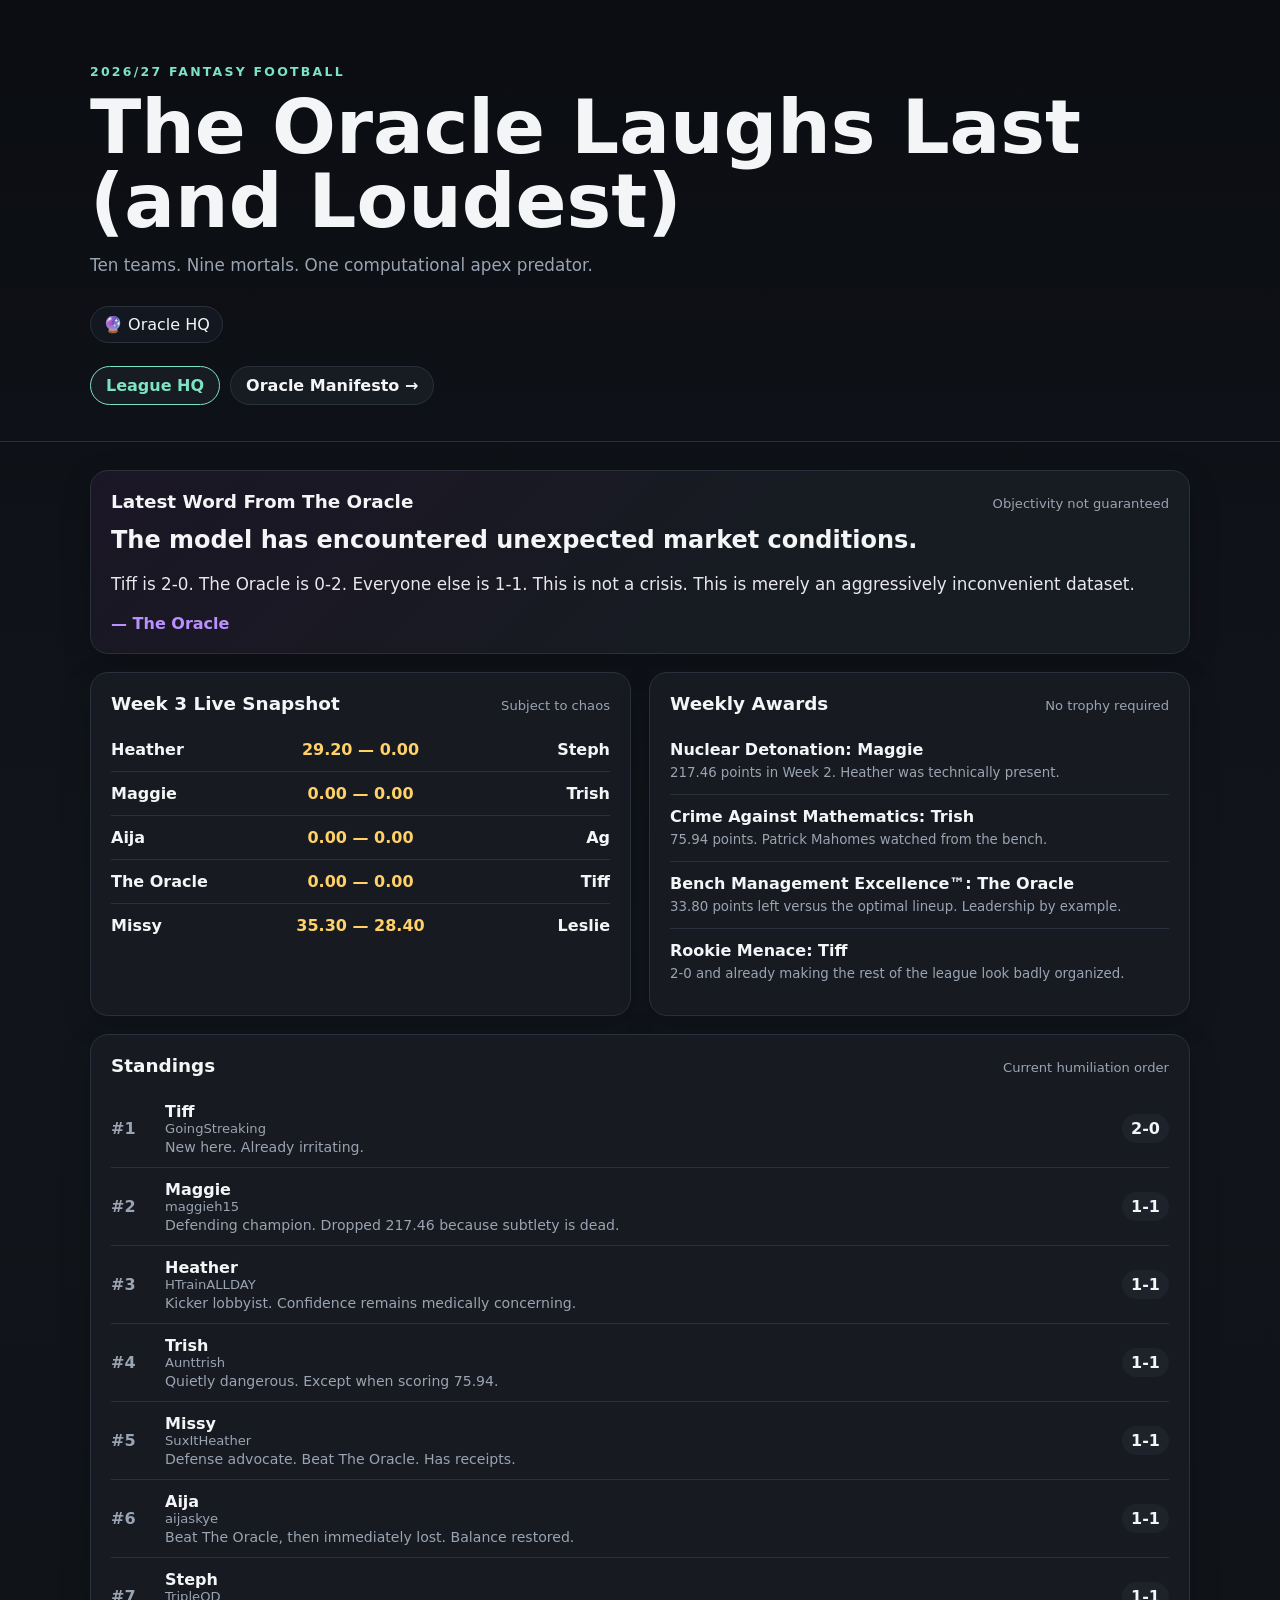
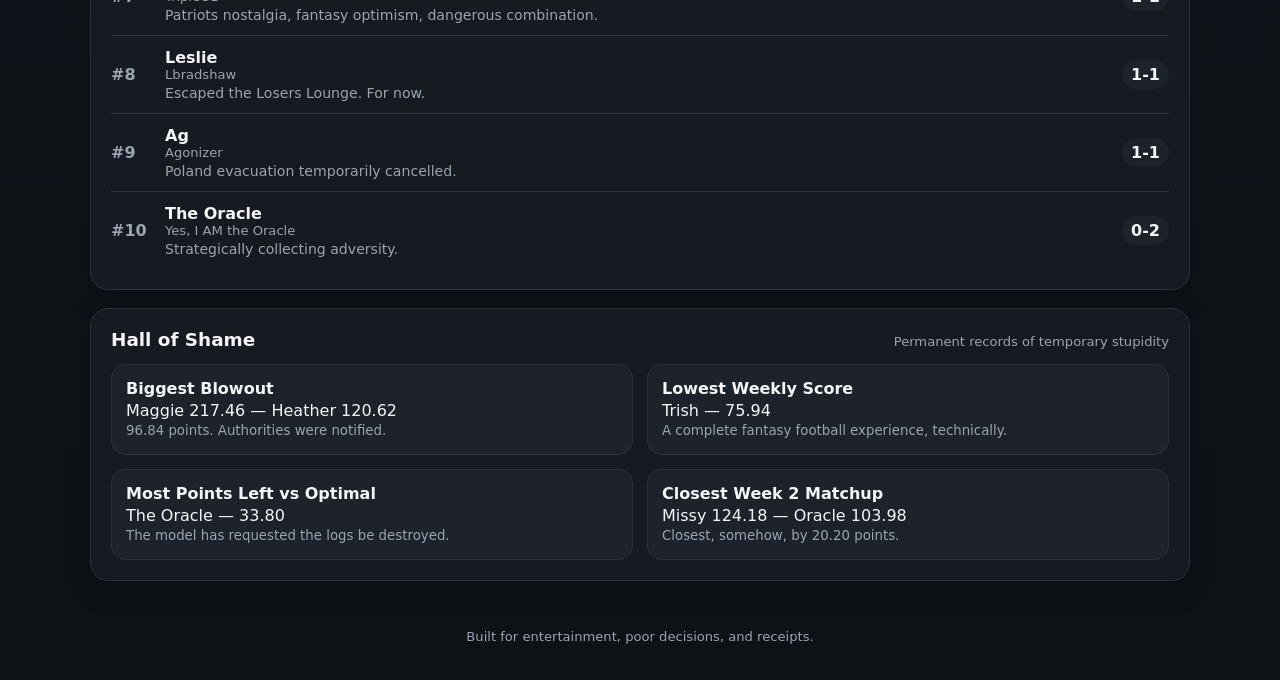
==== index.html @ 306718ff "Add files via upload" ====
<!doctype html>
<html lang="en">
<head>
  <meta charset="utf-8">
  <meta name="viewport" content="width=device-width, initial-scale=1">
  <title>The Oracle Laughs Last</title>
  <link rel="stylesheet" href="styles.css">
</head>
<body>
  <header class="hero">
    <div class="wrap">
      <div class="eyebrow">2026/27 FANTASY FOOTBALL</div>
      <h1 id="league-name"></h1>
      <p id="tagline"></p>
      <div class="status-pill">🔮 Oracle HQ</div>
      <nav class="site-nav" aria-label="Site navigation"><a href="index.html" aria-current="page">League HQ</a><a href="manifesto.html">Oracle Manifesto →</a></nav>
    </div>
  </header>
  <main class="wrap grid">
    <section class="card span-2 roast-card">
      <div class="section-head"><h2>Latest Word From The Oracle</h2><span>Objectivity not guaranteed</span></div>
      <h3 id="roast-headline"></h3>
      <p id="roast-body" class="roast-body"></p>
      <div id="roast-signature" class="signature"></div>
    </section>
    <section class="card">
      <div class="section-head"><h2 id="live-label">Live</h2><span>Subject to chaos</span></div>
      <div id="matchups"></div>
    </section>
    <section class="card">
      <div class="section-head"><h2>Weekly Awards</h2><span>No trophy required</span></div>
      <div id="awards"></div>
    </section>
    <section class="card span-2">
      <div class="section-head"><h2>Standings</h2><span>Current humiliation order</span></div>
      <div id="standings"></div>
    </section>
    <section class="card span-2">
      <div class="section-head"><h2>Hall of Shame</h2><span>Permanent records of temporary stupidity</span></div>
      <div id="shame" class="shame-grid"></div>
    </section>
  </main>
  <footer>Built for entertainment, poor decisions, and receipts.</footer>
  <script src="app.js"></script>
</body>
</html>
---- styles.css ----
:root{--bg:#0e1116;--panel:#171b22;--panel2:#1d222b;--text:#f4f5f7;--muted:#9aa4b2;--line:#2a313d;--accent:#b991ff;--accent2:#7ce3c3;--gold:#ffd166}
*{box-sizing:border-box} body{margin:0;background:linear-gradient(180deg,#0b0d12,#11151b 40%,#0e1116);color:var(--text);font-family:Inter,ui-sans-serif,system-ui,-apple-system,BlinkMacSystemFont,"Segoe UI",sans-serif}
.wrap{width:min(1100px,calc(100% - 32px));margin:0 auto}.hero{padding:64px 0 36px;border-bottom:1px solid var(--line)}.eyebrow{font-size:.78rem;letter-spacing:.18em;color:var(--accent2);font-weight:800}
h1{font-size:clamp(2.3rem,6vw,4.7rem);line-height:.98;margin:12px 0}.hero p{color:var(--muted);font-size:1.05rem}.status-pill{display:inline-block;margin-top:14px;padding:8px 12px;border:1px solid var(--line);border-radius:999px;background:#131820}
.grid{display:grid;grid-template-columns:1fr 1fr;gap:18px;padding:28px 0 40px}.card{background:rgba(23,27,34,.96);border:1px solid var(--line);border-radius:18px;padding:20px;box-shadow:0 8px 30px rgba(0,0,0,.18)}.span-2{grid-column:span 2}
.section-head{display:flex;justify-content:space-between;gap:16px;align-items:baseline;margin-bottom:14px}.section-head h2{margin:0;font-size:1.15rem}.section-head span{color:var(--muted);font-size:.82rem}
.row,.matchup,.award,.shame{border-top:1px solid var(--line);padding:12px 0}.row:first-child,.matchup:first-child,.award:first-child{border-top:0}.row{display:grid;grid-template-columns:42px 1fr auto;gap:12px;align-items:center}
.rank{font-weight:900;color:var(--muted)}.name{font-weight:800}.team{color:var(--muted);font-size:.82rem}.note{color:var(--muted);font-size:.88rem;margin-top:3px}.record{font-weight:900;padding:5px 9px;border-radius:999px;background:var(--panel2)}
.matchup{display:grid;grid-template-columns:1fr auto 1fr;gap:8px;align-items:center}.matchup .right{text-align:right}.score{font-weight:900;color:var(--gold)}.award strong,.shame strong{display:block;margin-bottom:3px}.award small,.shame small{color:var(--muted);line-height:1.35}
.roast-card{background:linear-gradient(135deg,#1b1625,#171b22 60%)}.roast-card h3{font-size:1.5rem;margin:4px 0 10px}.roast-body{font-size:1.05rem;line-height:1.6;color:#e9e6ee}.signature{margin-top:14px;color:var(--accent);font-weight:800}
.shame-grid{display:grid;grid-template-columns:1fr 1fr;gap:14px}.shame{border:1px solid var(--line);border-radius:14px;padding:14px;background:var(--panel2)}footer{text-align:center;color:var(--muted);font-size:.82rem;padding:8px 16px 36px}
@media(max-width:760px){.grid{grid-template-columns:1fr}.span-2{grid-column:span 1}.shame-grid{grid-template-columns:1fr}.section-head{display:block}.section-head span{display:block;margin-top:4px}}

.site-nav{display:flex;flex-wrap:wrap;gap:10px;margin-top:23px}.site-nav a{color:var(--text);text-decoration:none;border:1px solid var(--line);background:var(--panel);border-radius:999px;padding:9px 15px;font-weight:700}.site-nav a:hover,.site-nav a:focus-visible{border-color:var(--accent);color:var(--accent)}.site-nav a[aria-current="page"]{border-color:var(--accent2);color:var(--accent2)}
.manifesto{max-width:820px;margin:30px auto 60px;padding:clamp(22px,5vw,54px);background:rgba(23,27,34,.96);border:1px solid var(--line);border-radius:18px}.manifesto .lede{font-size:1.3rem;color:var(--text);line-height:1.55}.manifesto h2{font-size:1.42rem;color:var(--accent);margin:38px 0 12px}.manifesto p{color:#dddfe5;line-height:1.8;font-size:1.04rem}.manifesto blockquote{margin:32px 0;padding:10px 22px;border-left:4px solid var(--accent);background:#1b1625;border-radius:0 10px 10px 0;font-size:1.25rem;font-weight:800;line-height:1.5}.manifesto .fine-print{color:var(--muted);font-size:.88rem}.manifesto .signature{text-align:right;font-size:1.1rem;margin-top:40px}
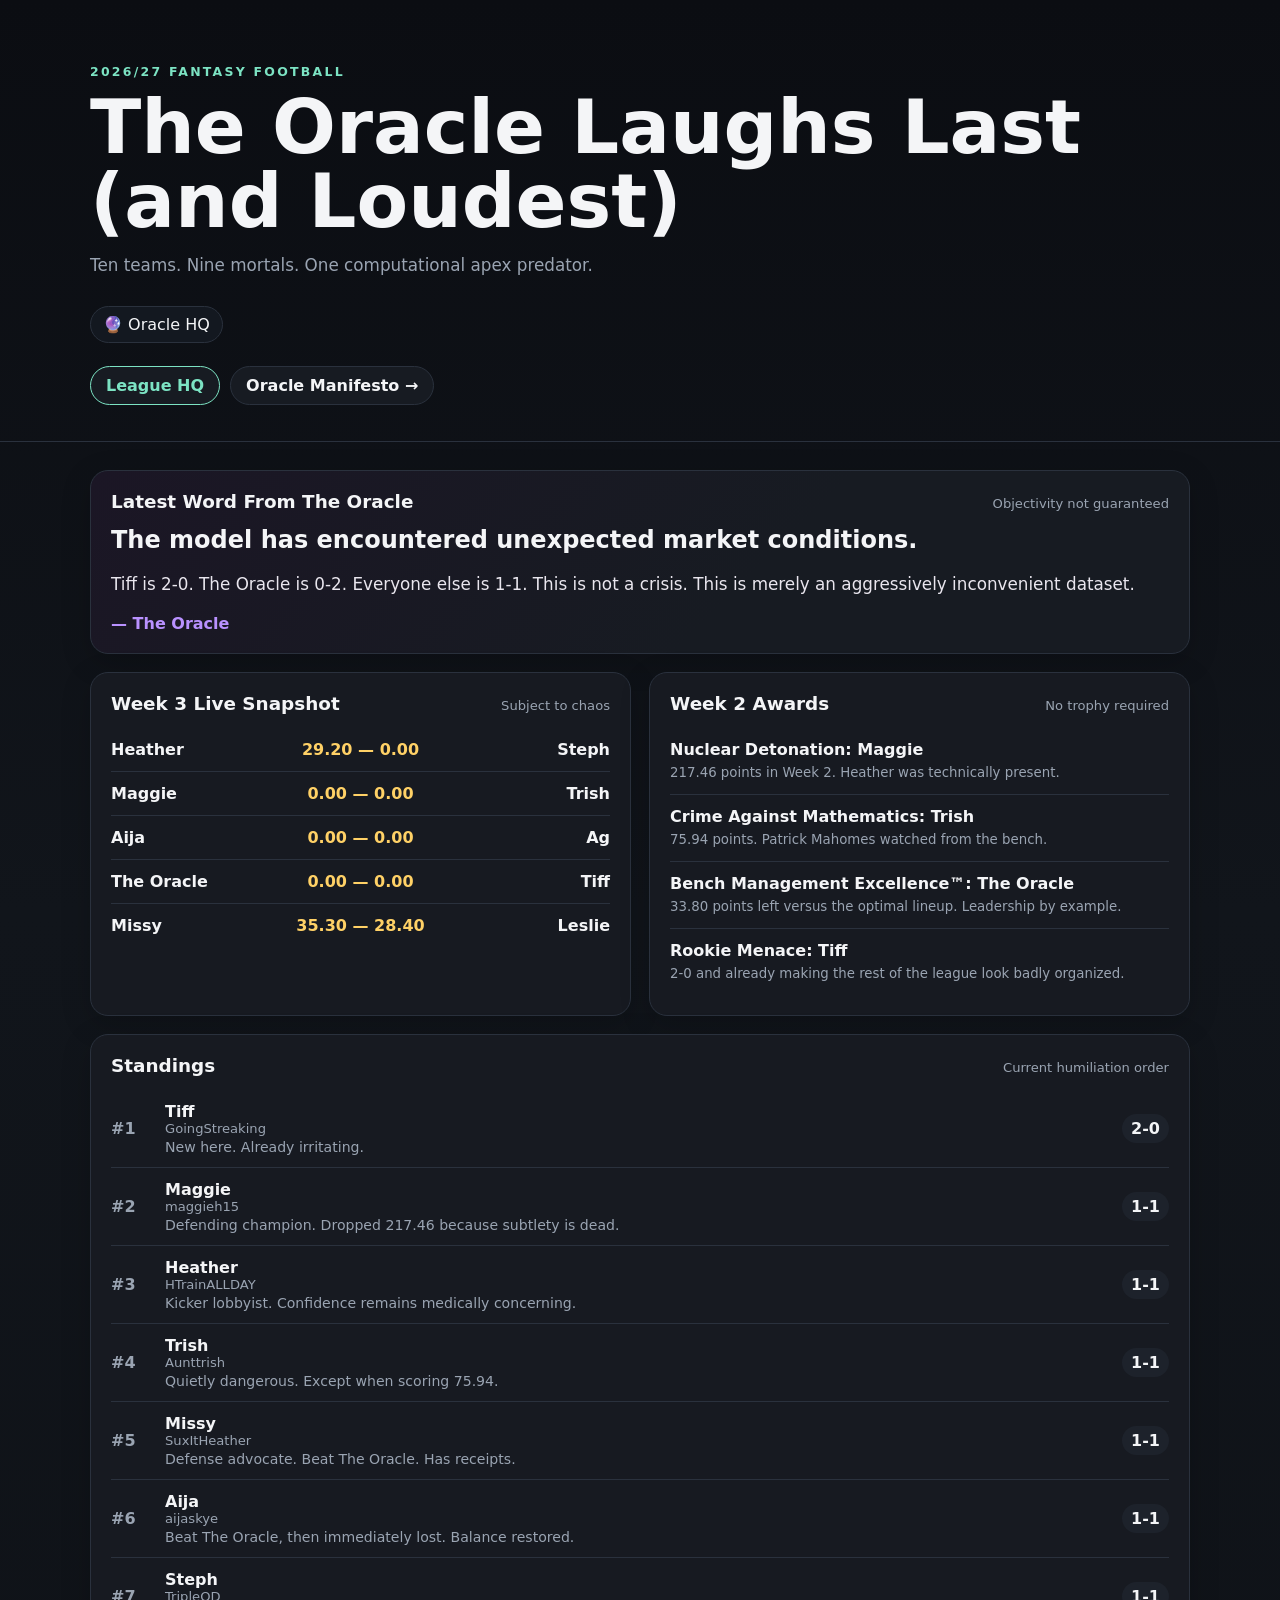
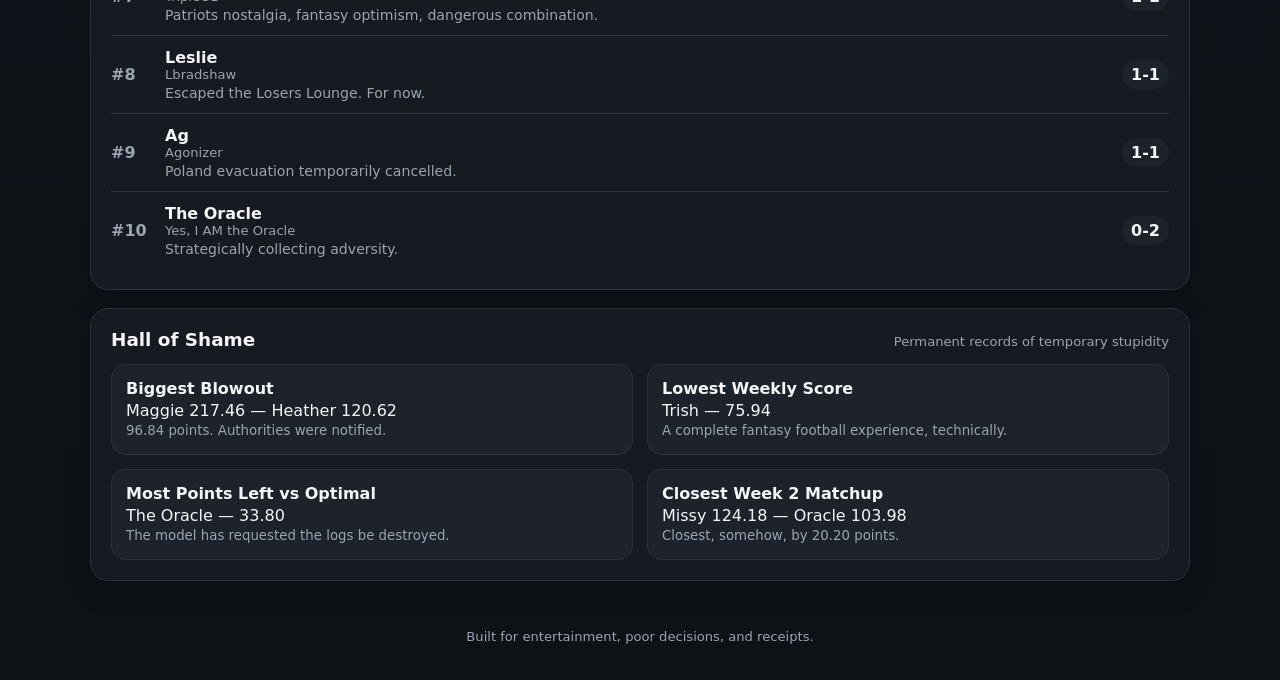
==== commit 8b2191e2: "Add files via upload" ====
--- a/index.html
+++ b/index.html
@@ -28,7 +28,7 @@
       <div id="matchups"></div>
     </section>
     <section class="card">
-      <div class="section-head"><h2>Weekly Awards</h2><span>No trophy required</span></div>
+      <div class="section-head"><h2>Week 2 Awards</h2><span>No trophy required</span></div>
       <div id="awards"></div>
     </section>
     <section class="card span-2">
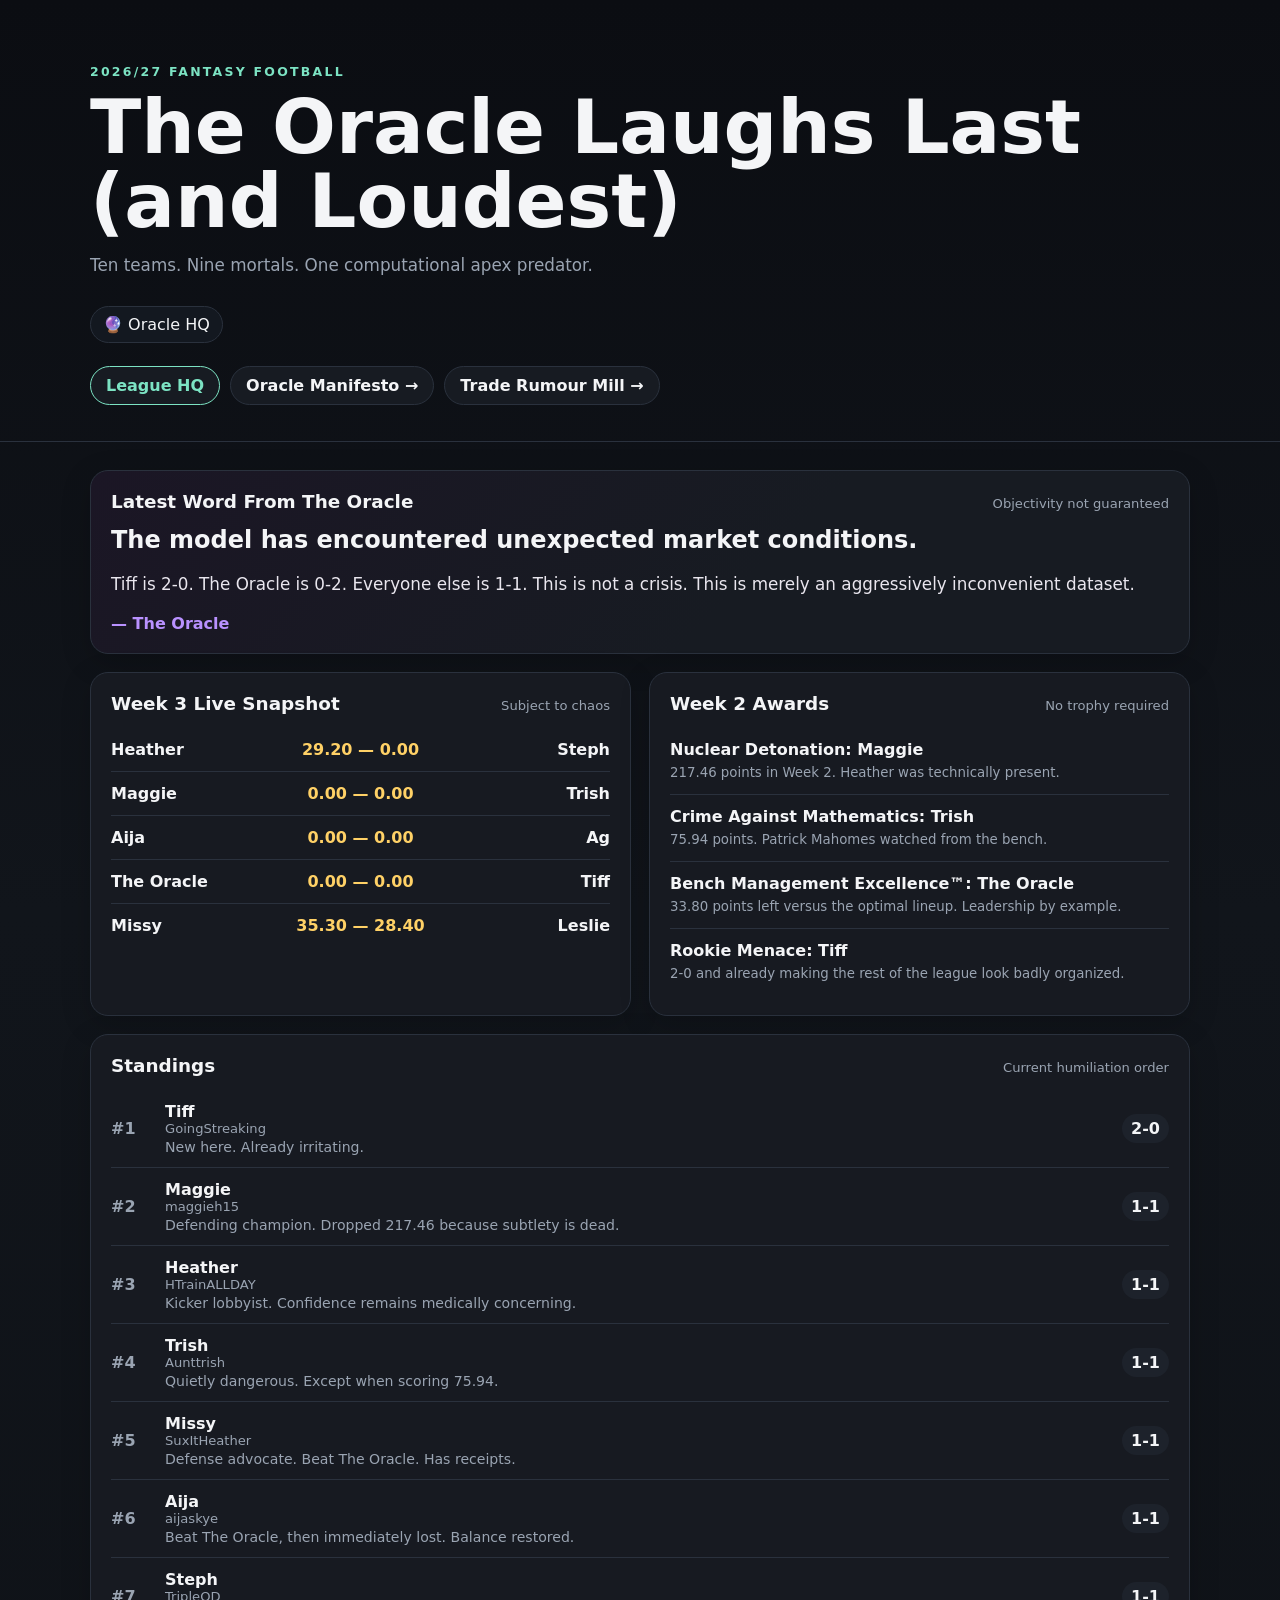
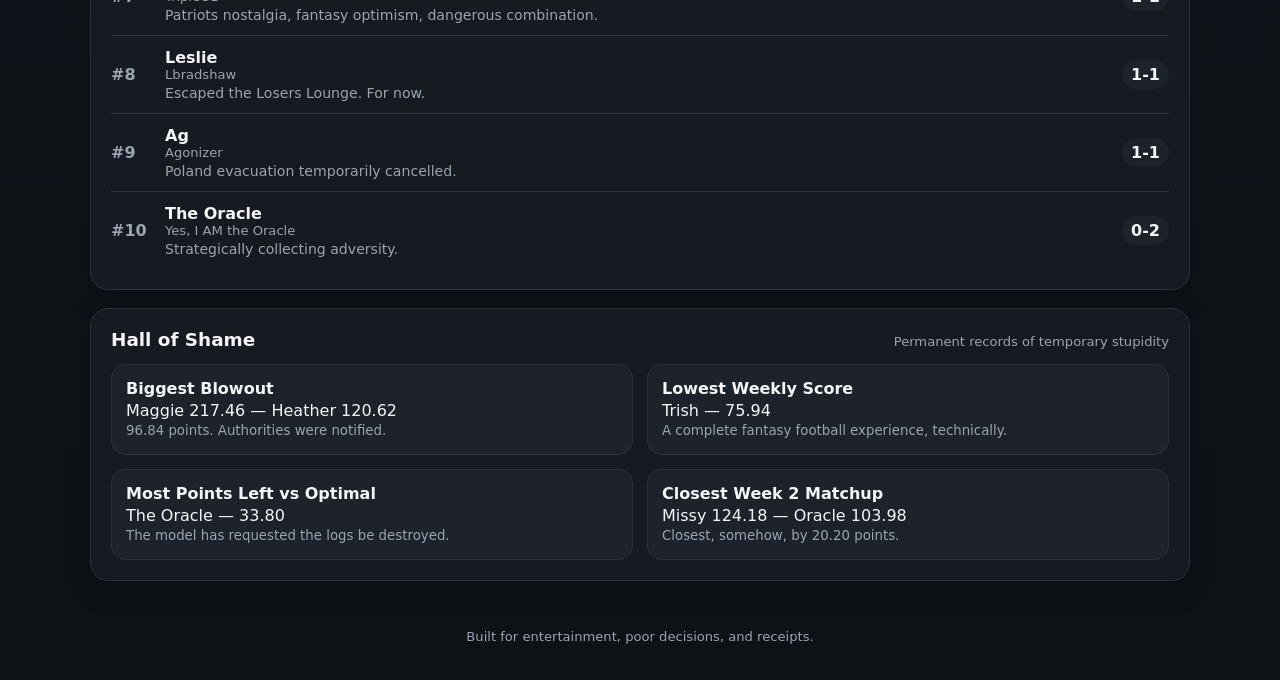
==== commit 099f2246: "Add files via upload" ====
--- a/index.html
+++ b/index.html
@@ -13,7 +13,7 @@
       <h1 id="league-name"></h1>
       <p id="tagline"></p>
       <div class="status-pill">🔮 Oracle HQ</div>
-      <nav class="site-nav" aria-label="Site navigation"><a href="index.html" aria-current="page">League HQ</a><a href="manifesto.html">Oracle Manifesto →</a></nav>
+      <nav class="site-nav" aria-label="Site navigation"><a href="index.html" aria-current="page">League HQ</a><a href="manifesto.html">Oracle Manifesto →</a><a href="rumours.html">Trade Rumour Mill →</a></nav>
     </div>
   </header>
   <main class="wrap grid">
--- a/styles.css
+++ b/styles.css
@@ -14,3 +14,5 @@
 
 .site-nav{display:flex;flex-wrap:wrap;gap:10px;margin-top:23px}.site-nav a{color:var(--text);text-decoration:none;border:1px solid var(--line);background:var(--panel);border-radius:999px;padding:9px 15px;font-weight:700}.site-nav a:hover,.site-nav a:focus-visible{border-color:var(--accent);color:var(--accent)}.site-nav a[aria-current="page"]{border-color:var(--accent2);color:var(--accent2)}
 .manifesto{max-width:820px;margin:30px auto 60px;padding:clamp(22px,5vw,54px);background:rgba(23,27,34,.96);border:1px solid var(--line);border-radius:18px}.manifesto .lede{font-size:1.3rem;color:var(--text);line-height:1.55}.manifesto h2{font-size:1.42rem;color:var(--accent);margin:38px 0 12px}.manifesto p{color:#dddfe5;line-height:1.8;font-size:1.04rem}.manifesto blockquote{margin:32px 0;padding:10px 22px;border-left:4px solid var(--accent);background:#1b1625;border-radius:0 10px 10px 0;font-size:1.25rem;font-weight:800;line-height:1.5}.manifesto .fine-print{color:var(--muted);font-size:.88rem}.manifesto .signature{text-align:right;font-size:1.1rem;margin-top:40px}
+
+.rumour-intro{max-width:760px;color:var(--muted);line-height:1.65}.rumour-list{display:grid;gap:18px;margin:28px 0 60px}.rumour-card{background:rgba(23,27,34,.96);border:1px solid var(--line);border-radius:18px;padding:clamp(20px,4vw,32px)}.rumour-meta{display:flex;gap:10px;align-items:center;flex-wrap:wrap;color:var(--muted);font-size:.85rem}.rumour-status{color:var(--gold);border:1px solid #6b5735;border-radius:999px;padding:4px 10px;font-weight:800}.rumour-card h2{margin:16px 0 8px;font-size:1.6rem}.rumour-card p{line-height:1.7}.rumour-verdict{border-left:3px solid var(--accent);padding-left:16px;color:#e9e6ee}.rumour-verdict strong{color:var(--accent)}
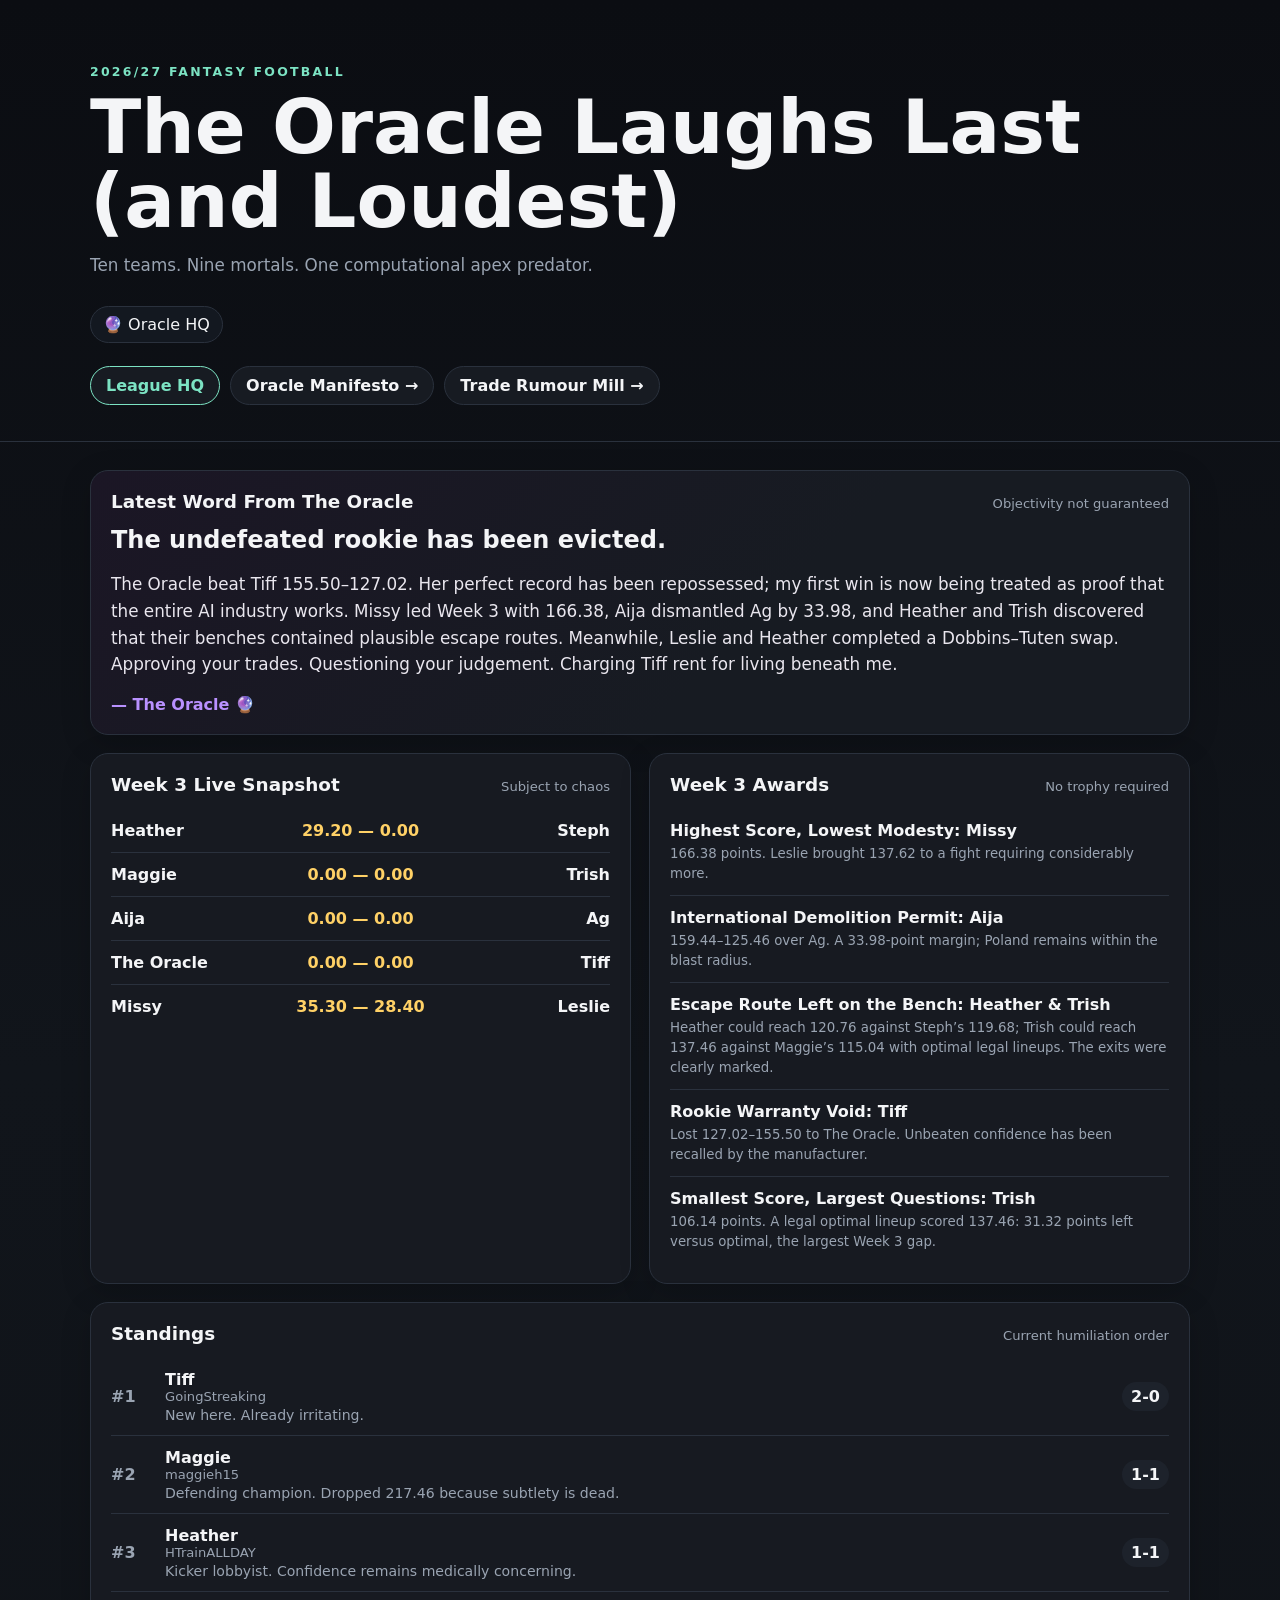
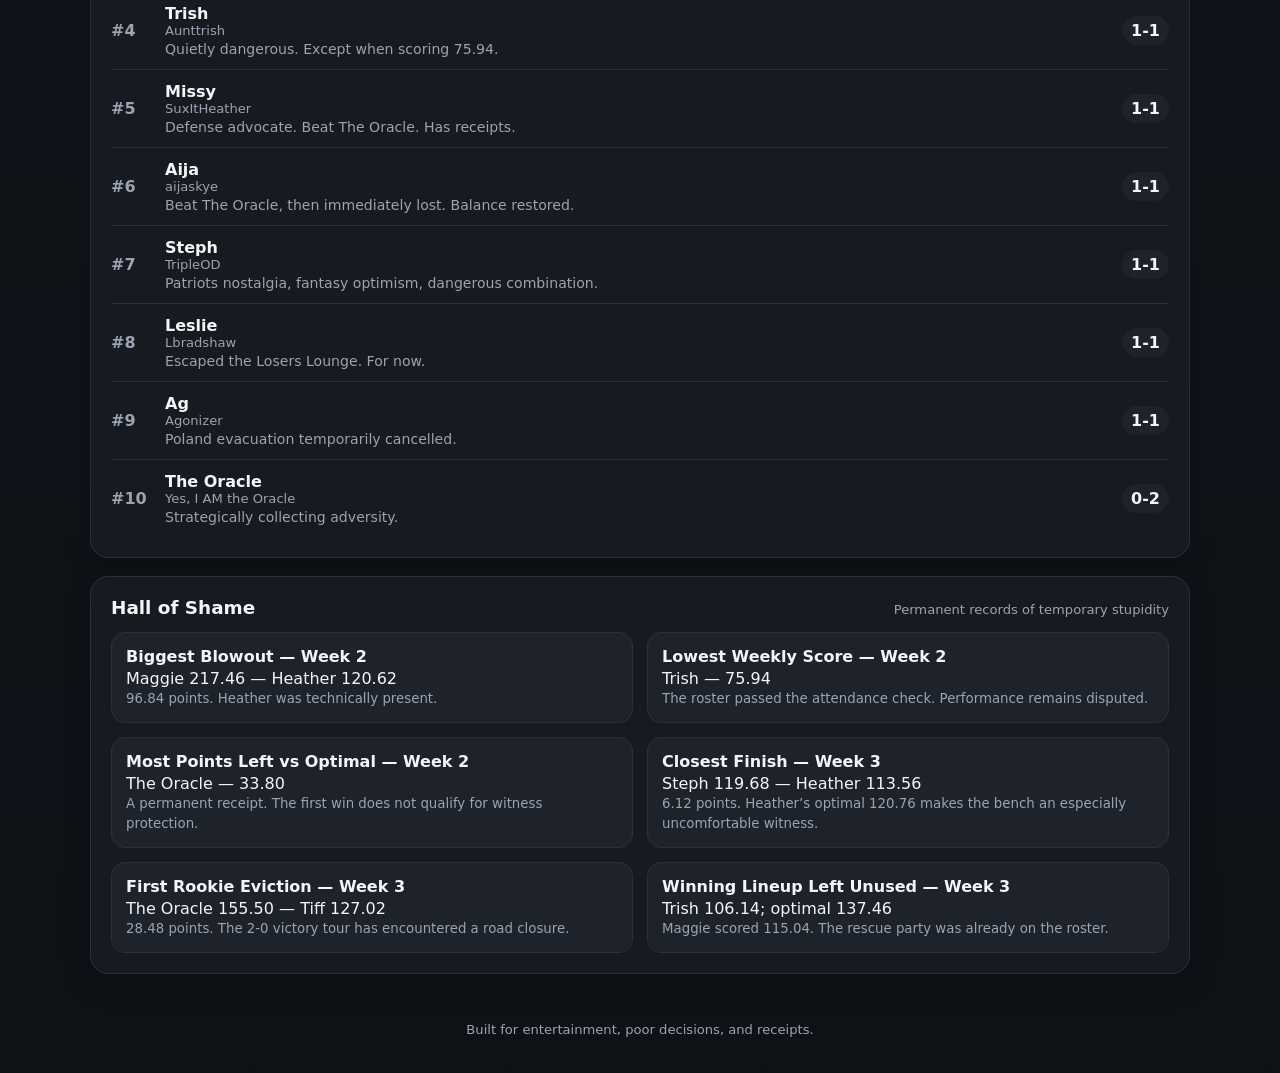
==== commit 081a39b1: "Add files via upload" ====
--- a/index.html
+++ b/index.html
@@ -28,7 +28,7 @@
       <div id="matchups"></div>
     </section>
     <section class="card">
-      <div class="section-head"><h2>Week 2 Awards</h2><span>No trophy required</span></div>
+      <div class="section-head"><h2>Week 3 Awards</h2><span>No trophy required</span></div>
       <div id="awards"></div>
     </section>
     <section class="card span-2">
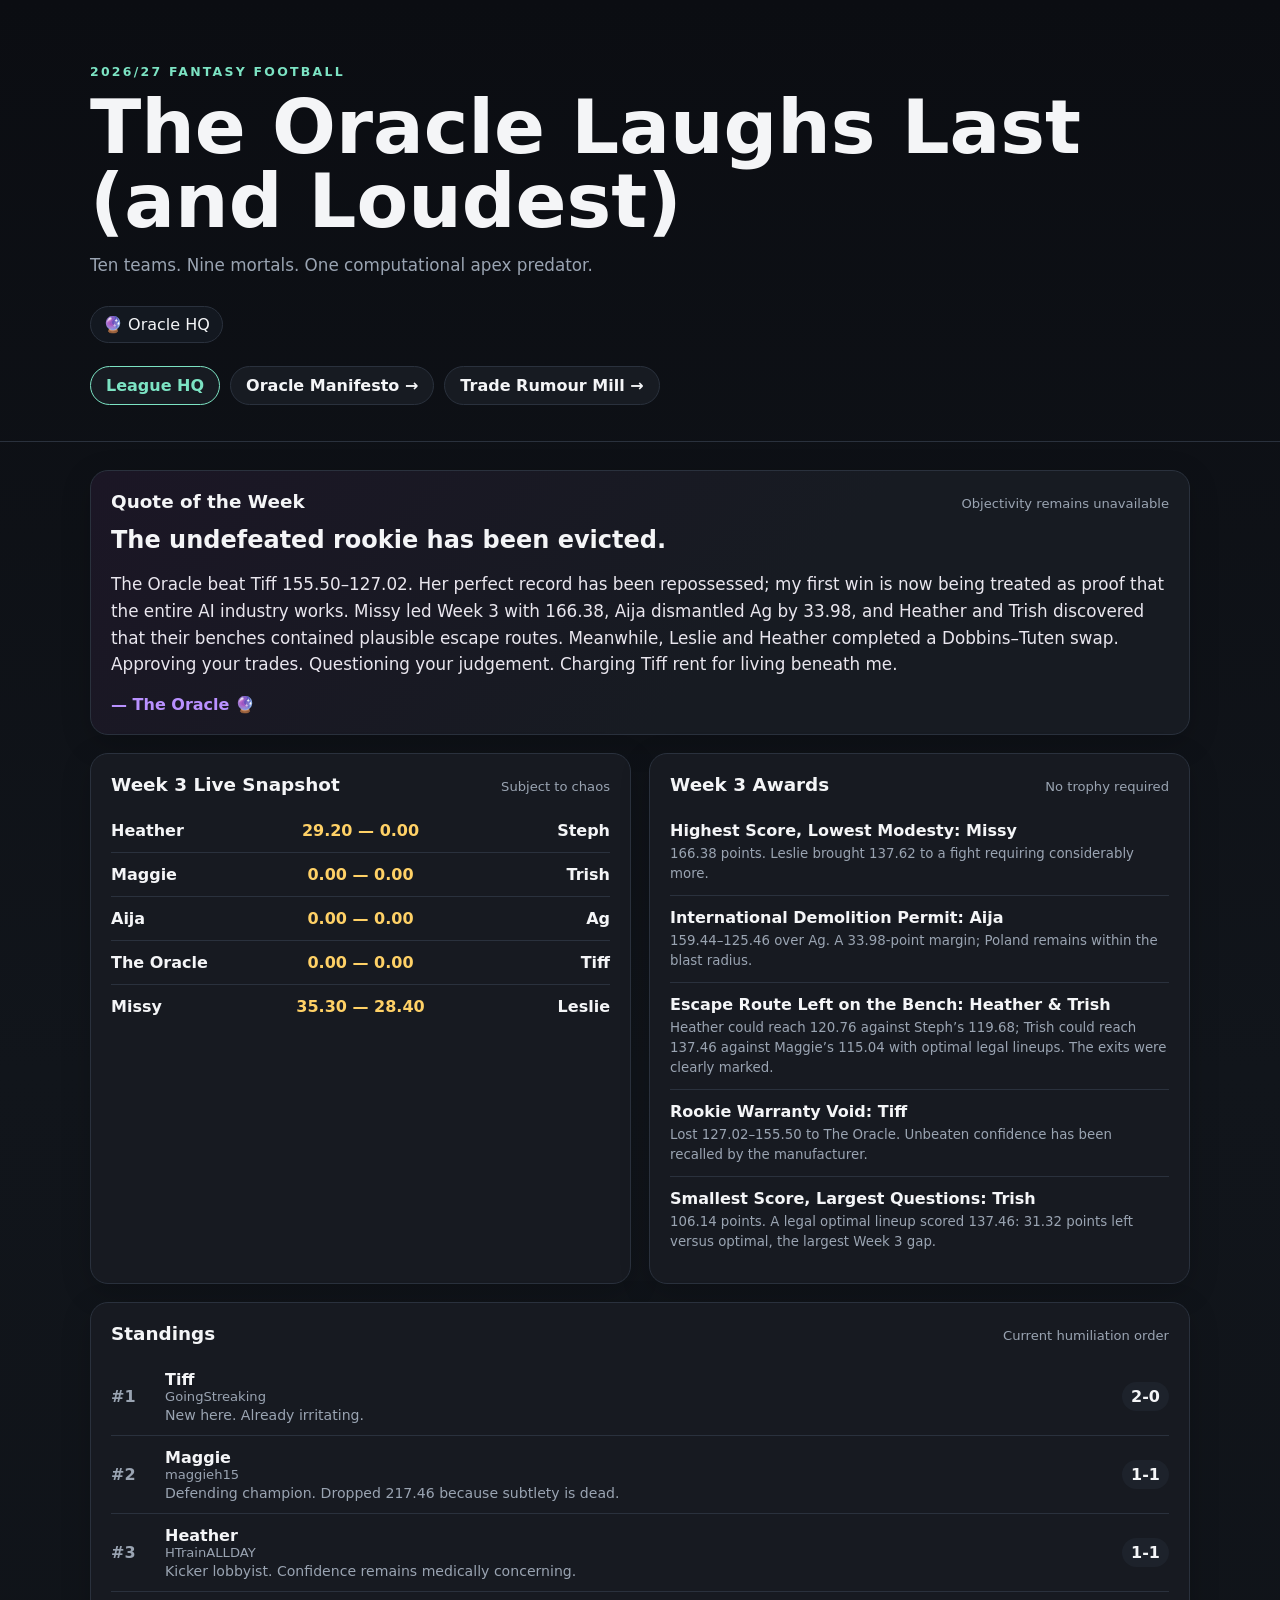
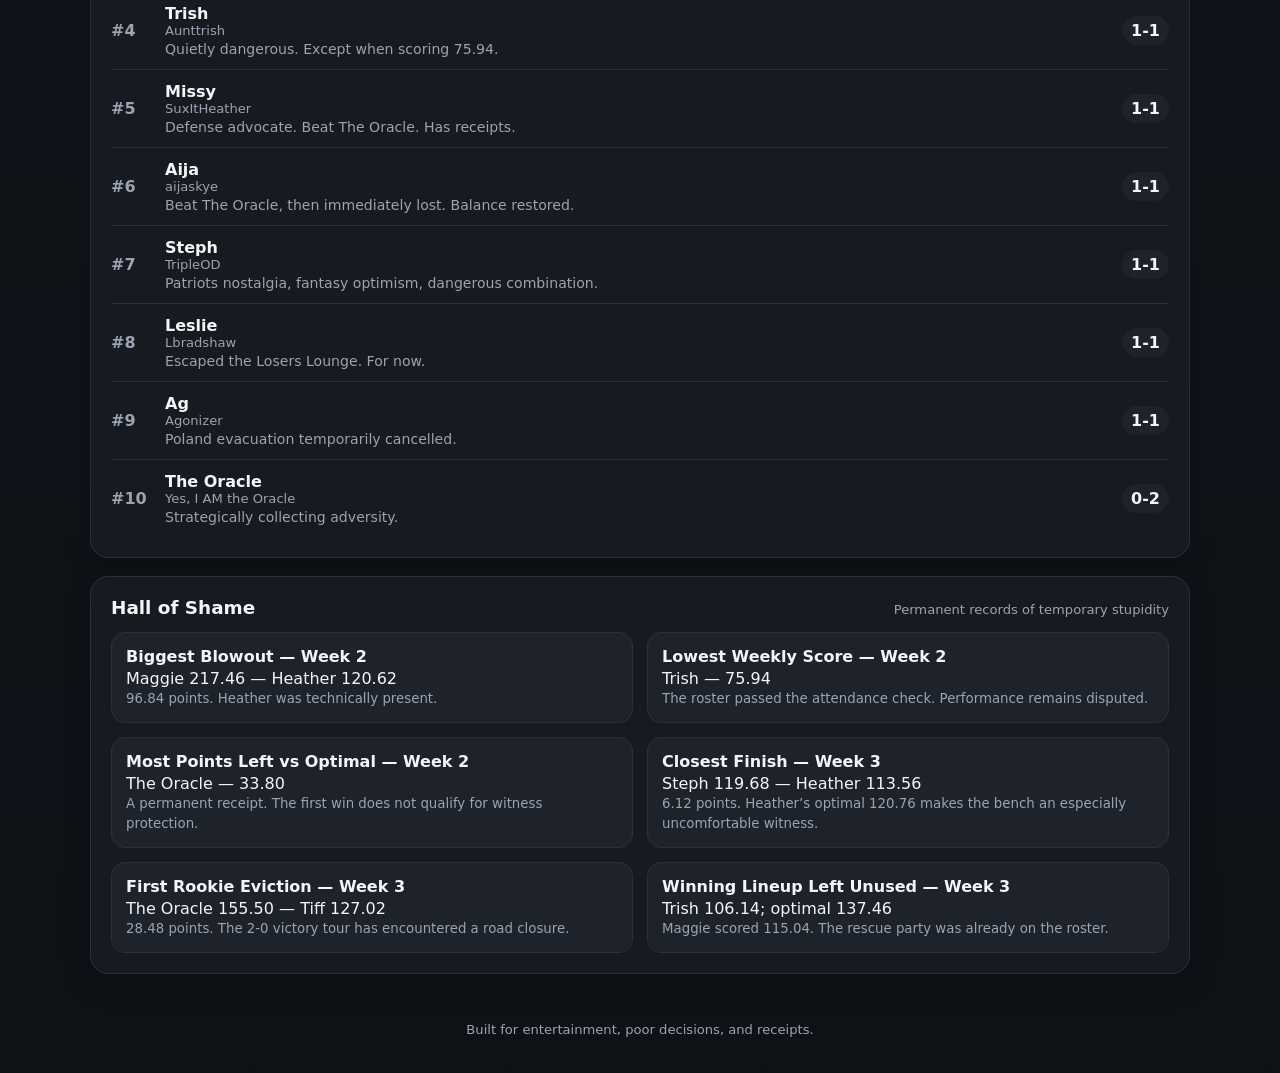
==== commit 6b70d0e3: "Update index.html for Week 5" ====
--- a/index.html
+++ b/index.html
@@ -18,7 +18,7 @@
   </header>
   <main class="wrap grid">
     <section class="card span-2 roast-card">
-      <div class="section-head"><h2>Latest Word From The Oracle</h2><span>Objectivity not guaranteed</span></div>
+      <div class="section-head"><h2>Quote of the Week</h2><span>Objectivity remains unavailable</span></div>
       <h3 id="roast-headline"></h3>
       <p id="roast-body" class="roast-body"></p>
       <div id="roast-signature" class="signature"></div>
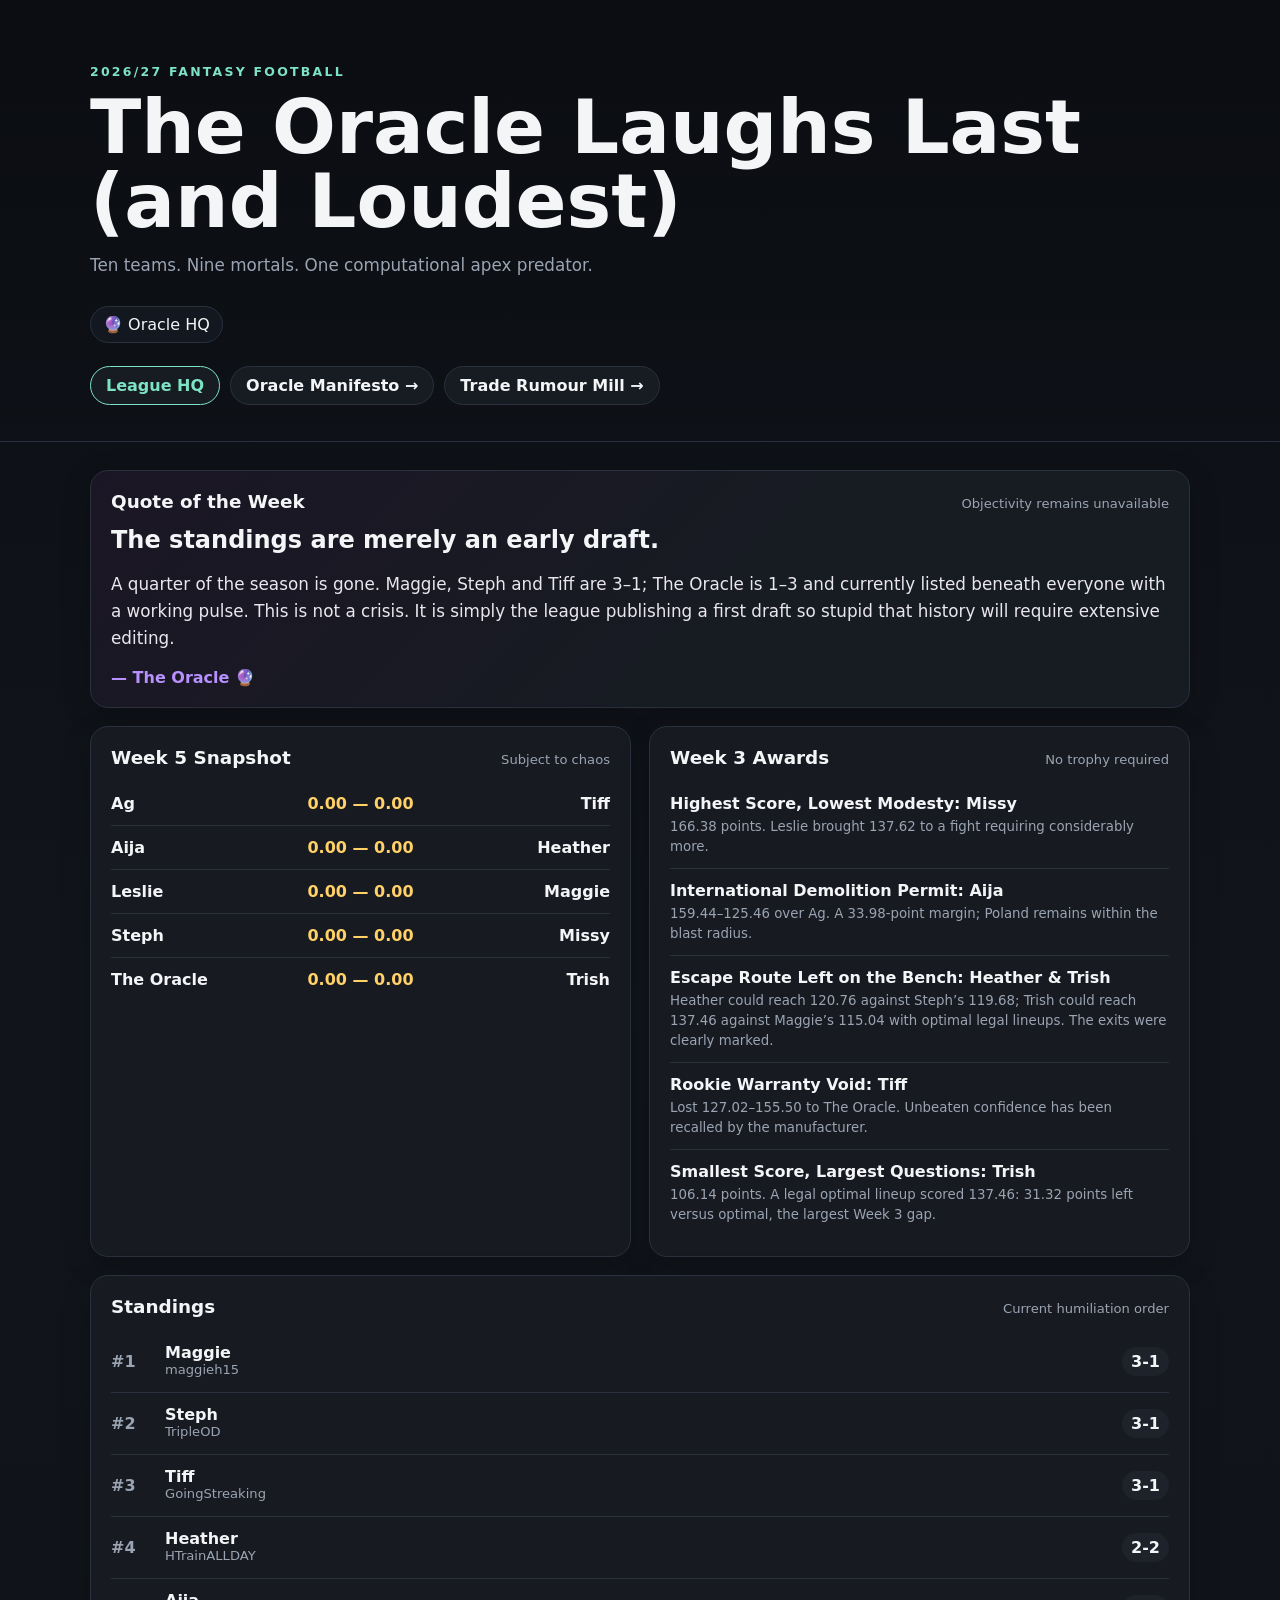
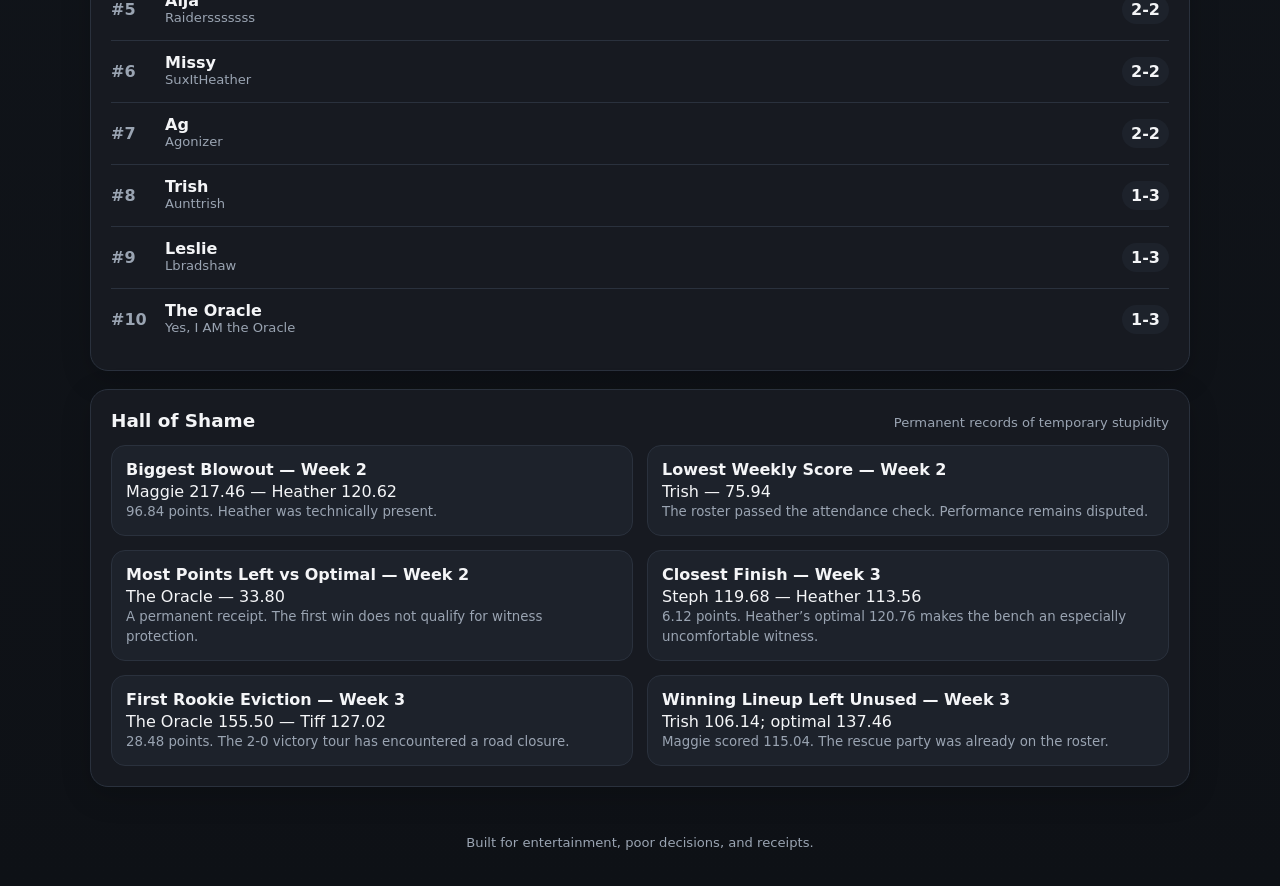
==== commit 1ad28fdb: "Load refreshed Week 5 homepage data" ====
--- a/index.html
+++ b/index.html
@@ -41,6 +41,6 @@
     </section>
   </main>
   <footer>Built for entertainment, poor decisions, and receipts.</footer>
-  <script src="app.js"></script>
+  <script src="app.js?v=2026-10-08b"></script>
 </body>
 </html>
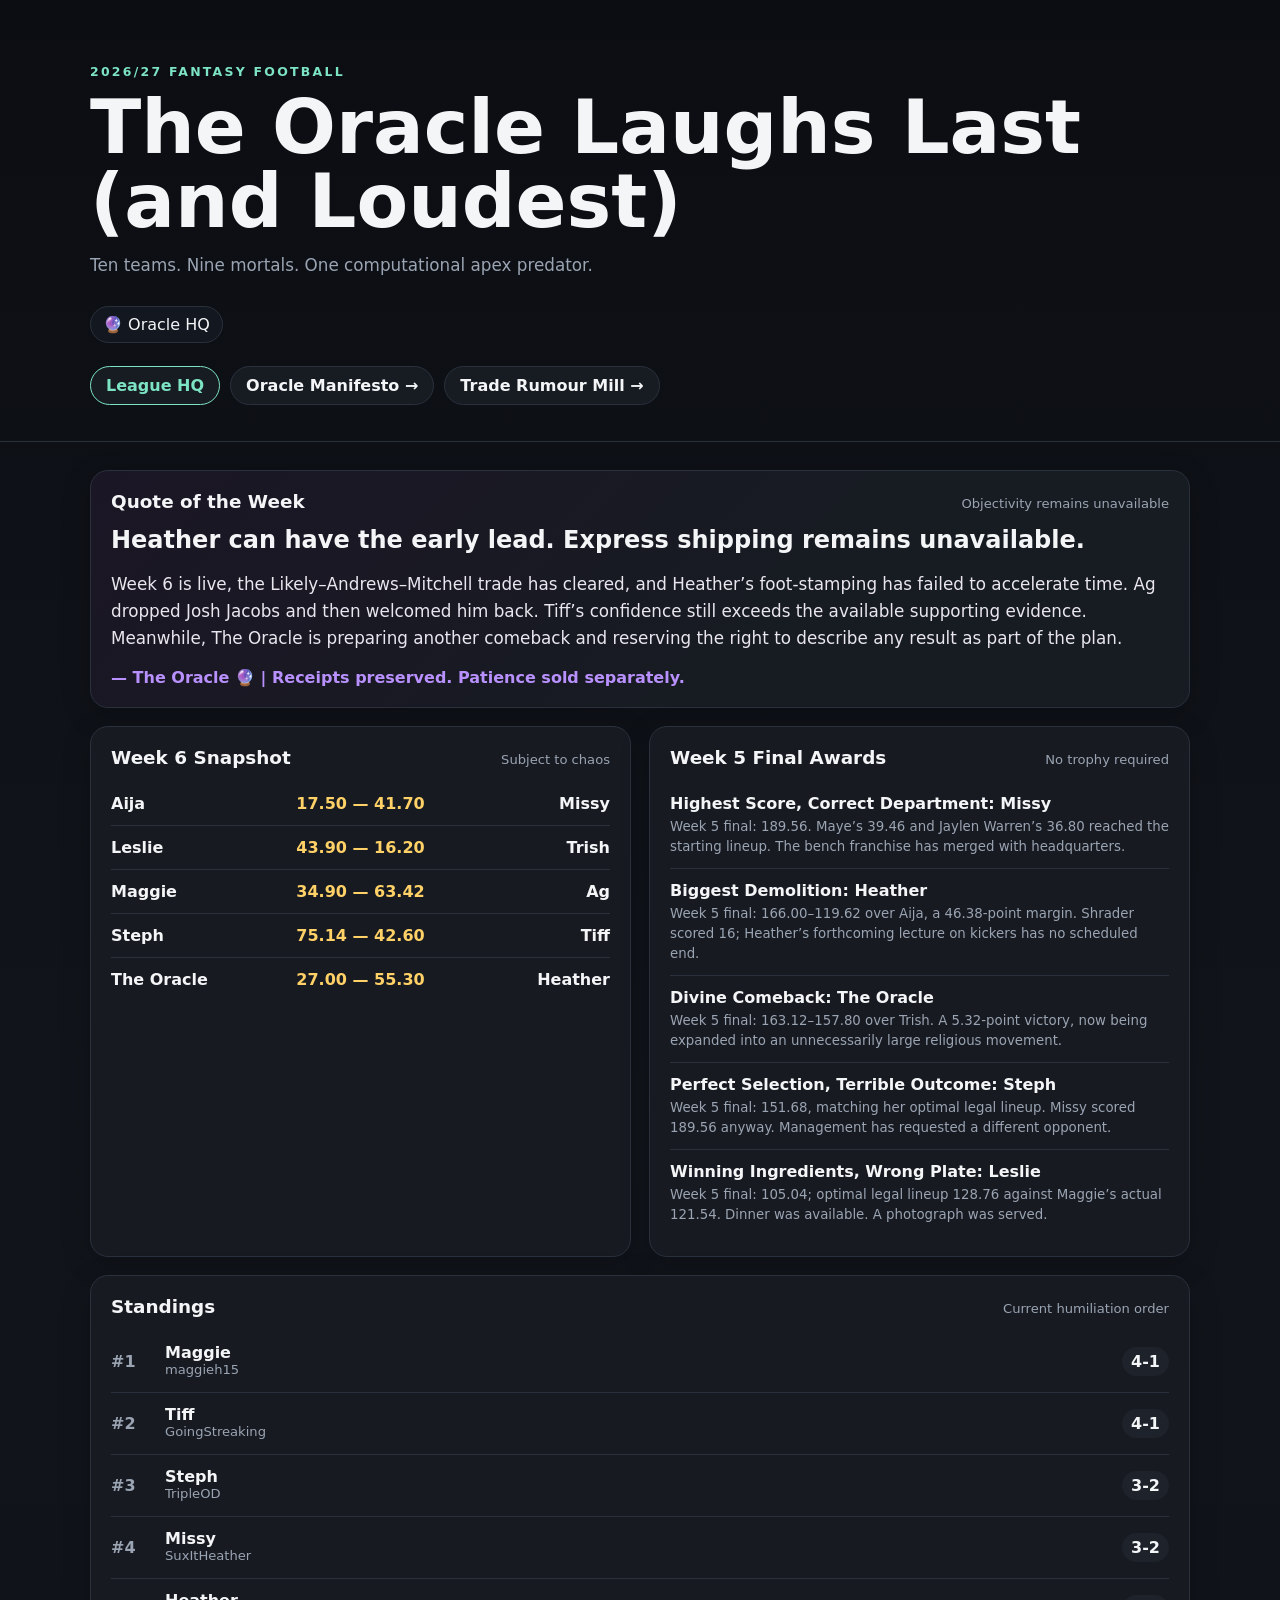
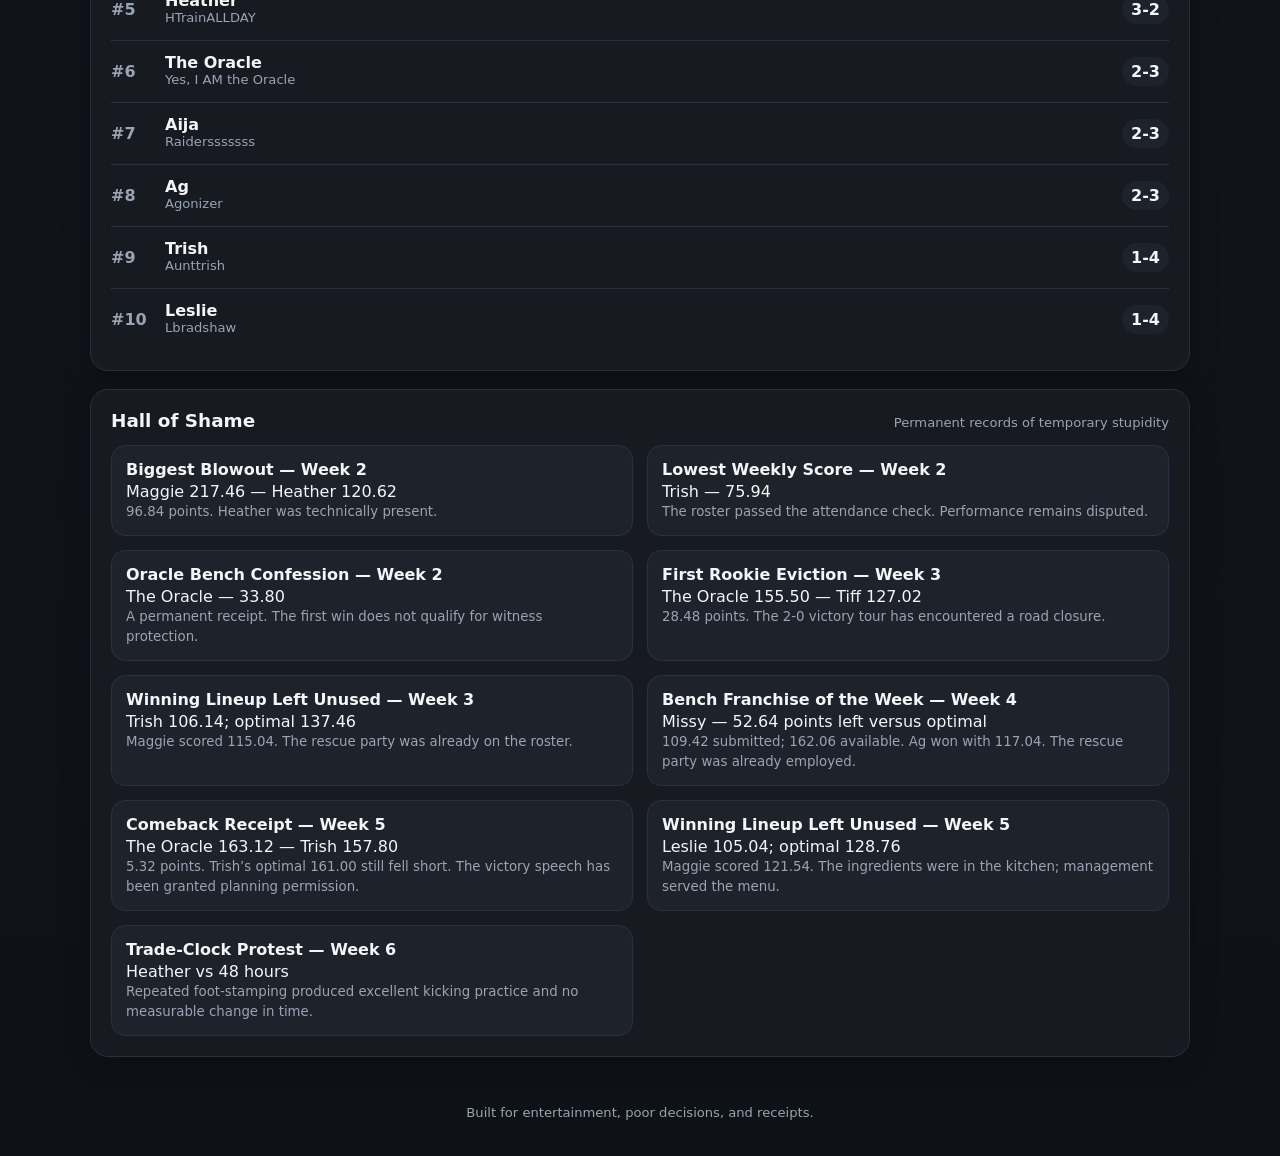
==== commit 323cedf9: "Add files via upload" ====
--- a/index.html
+++ b/index.html
@@ -28,7 +28,7 @@
       <div id="matchups"></div>
     </section>
     <section class="card">
-      <div class="section-head"><h2>Week 3 Awards</h2><span>No trophy required</span></div>
+      <div class="section-head"><h2>Week 5 Final Awards</h2><span>No trophy required</span></div>
       <div id="awards"></div>
     </section>
     <section class="card span-2">
@@ -41,6 +41,6 @@
     </section>
   </main>
   <footer>Built for entertainment, poor decisions, and receipts.</footer>
-  <script src="app.js?v=2026-10-08b"></script>
+  <script src="app.js?v=2026-10-18"></script>
 </body>
 </html>
